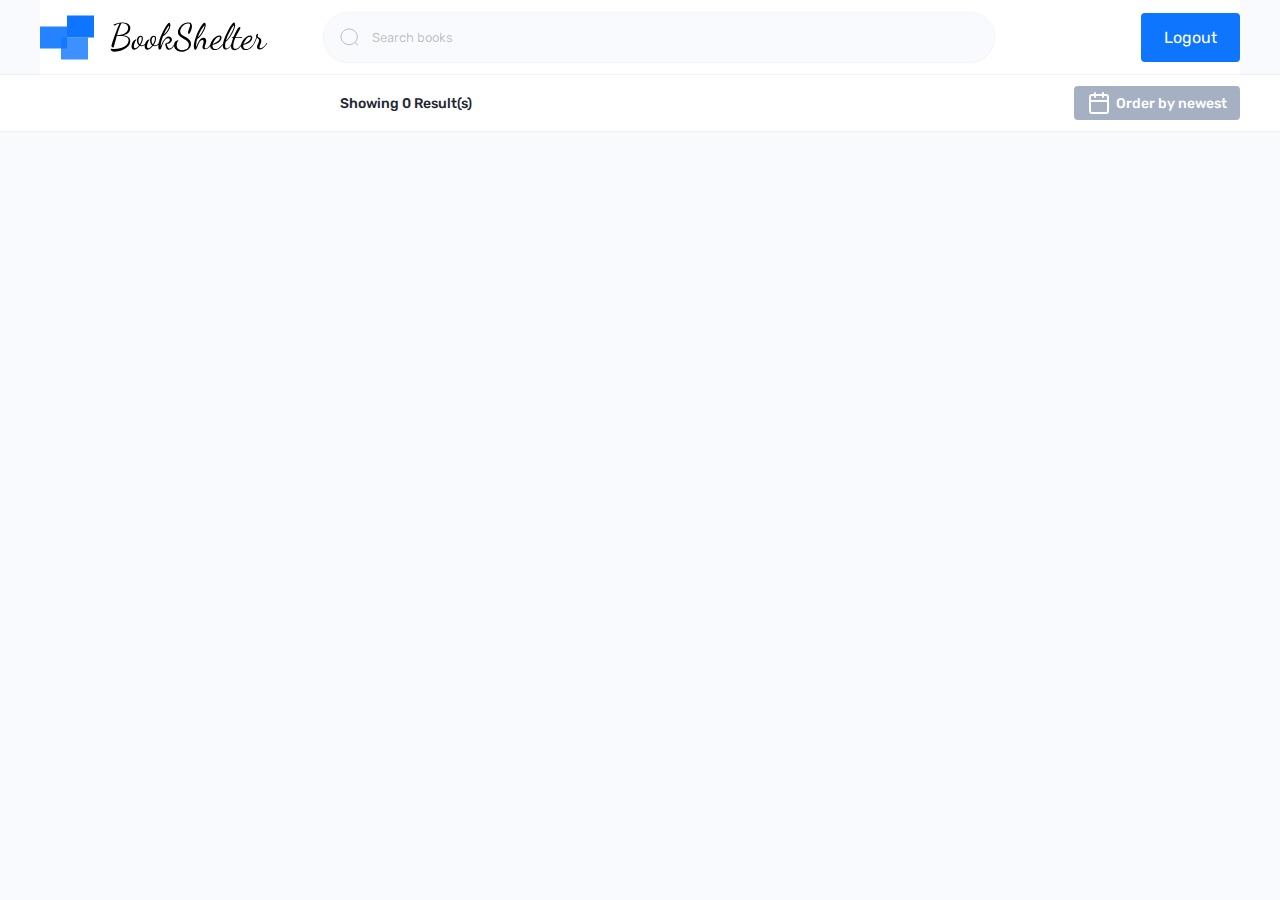
==== index.html @ 8f841c9d "login page was built" ====
<!DOCTYPE html>
<html lang="en">
  <head>
    <meta charset="UTF-8" />
    <meta http-equiv="X-UA-Compatible" content="IE=edge" />
    <meta name="viewport" content="width=device-width, initial-scale=1.0" />
    <!-- Google fonts -->
    <link rel="preconnect" href="https://fonts.googleapis.com" />
    <link rel="preconnect" href="https://fonts.gstatic.com" crossorigin />
    <link
      href="https://fonts.googleapis.com/css2?family=Rubik:wght@400;500&display=swap"
      rel="stylesheet"
    />
    <link rel="stylesheet" href="/css/style.css" />
    <title>Home</title>
  </head>
  <body>
    <header class="header">
      <div class="container header__container">
        <div class="header__top">
          <img
            class="header__logo"
            src="./img/logo-dark.svg"
            alt="Site's logo"
          />

          <form class="search__form">
            <label for="search__input" class="search__label"></label>
            <input
              type="text"
              class="search__input"
              name="search__input"
              placeholder="Search books"
            />
          </form>

          <button class="logout__btn">Logout</button>
        </div>
      </div>
      <div class="header__bottom">
        <div class="container header__bottom-box">
          <p class="results">Showing <span class="result">0</span> Result(s)</p>
          <button class="newest__btn">
            <img
              class="newest__icon"
              src="/img/calendar-logo.svg"
              alt="calendar-logo"
            />
            Order by newest
          </button>
        </div>
      </div>
    </header>
    <main>
      <div class="bookmark__box"></div>
      <div class="result__box"></div>
    </main>

    <script src="/js/script.js"></script>
  </body>
</html>
---- css/style.css ----
*,
::before,
::after {
  -webkit-box-sizing: inherit;
  box-sizing: border-box;
  margin: 0;
  padding: 0;
}

body {
  background: #f8fafd;
}

.container {
  max-width: 1250px;
  padding-left: 25px;
  padding-right: 25px;
  margin-left: auto;
  margin-right: auto;
  /* box-shadow: 0 10px 20px -10px rgba(0, 0, 0, 0.1); */
}

/* .header {
} */

.header__top {
  padding: 13px 0;
  background: #ffffff;
  display: flex;
}

.header__logo {
  margin-right: 56px;
}

.search__form {
  position: relative;
}

.search__label {
  position: absolute;
  height: 18px;
  width: 18px;
  background-image: url("/img/search-logo.svg");
  top: 15px;
  left: 16px;
}

.search__input {
  background: #f8fafd;
  box-shadow: 0px 0px 3px rgba(0, 0, 0, 0.1);
  border-radius: 30px;
  border: none;
  padding: 17px 48px;
  width: 670px;

  font-family: "Rubik";
  font-weight: 400;
  font-size: 13px;
  line-height: 15px;
}

.search__input::placeholder {
  font-weight: 400;
  font-size: 13px;
  line-height: 15px;
  color: rgba(0, 0, 0, 0.24);
}
.search__input:focus {
  outline: none;
}

.logout__btn {
  font-family: "Rubik";
  font-style: normal;
  font-weight: 400;
  font-size: 16px;
  line-height: 19px;
  background: #0d75ff;
  border-radius: 4px;
  border: none;
  padding: 11px 23px;
  color: #ffffff;
  margin-left: auto;
}

/* Header bottom */

.header__bottom {
  background: #ffffff;
  padding: 11px 0;
  box-shadow: 0px 0px 2px rgba(0, 0, 0, 0.15);
}

.header__bottom-box {
  display: flex;
  align-items: center;
  justify-content: space-between;
}

.results {
  font-family: "Rubik", sans-serif;
  font-weight: 500;
  font-size: 14px;
  line-height: 17px;
  display: inline;
  margin-left: 300px;
  color: #222531;
}

.newest__btn {
  padding: 5px 13px;
  background: #a6b0c3;
  border-radius: 4px;

  font-family: "Rubik";
  font-weight: 500;
  font-size: 14px;
  line-height: 17px;
  display: flex;
  align-items: center;
  color: #ffffff;
  border: none;
  cursor: pointer;
}

.newest__icon {
  margin-right: 5px;
}
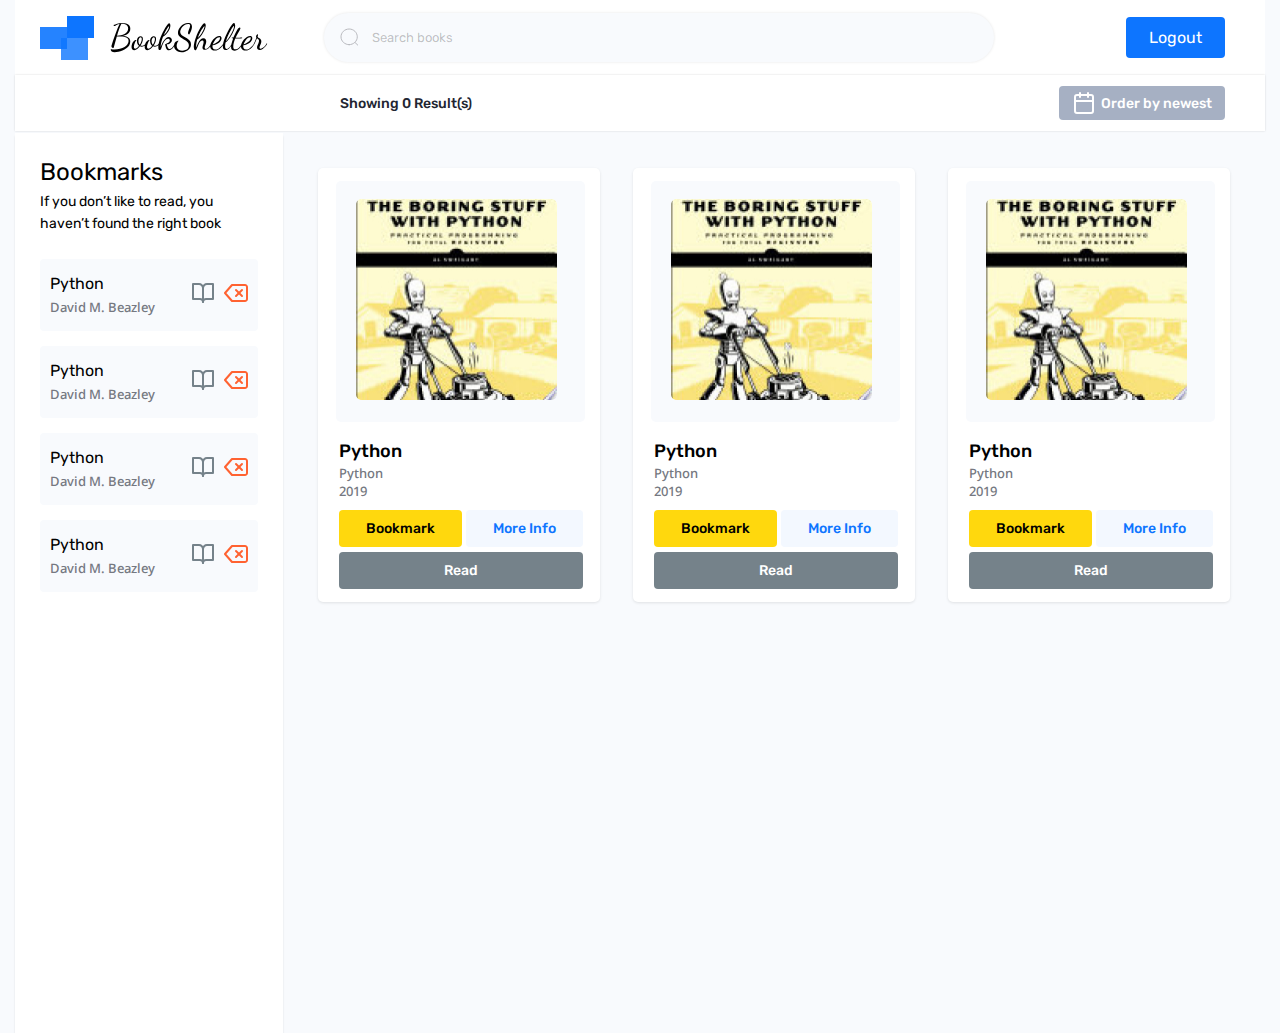
==== commit 13243bee: "layout of the main page was boult" ====
--- a/index.html
+++ b/index.html
@@ -11,34 +11,41 @@
       href="https://fonts.googleapis.com/css2?family=Rubik:wght@400;500&display=swap"
       rel="stylesheet"
     />
+
+    <link rel="preconnect" href="https://fonts.googleapis.com" />
+    <link rel="preconnect" href="https://fonts.gstatic.com" crossorigin />
+    <link
+      href="https://fonts.googleapis.com/css2?family=Noto+Sans:wght@500&display=swap"
+      rel="stylesheet"
+    />
     <link rel="stylesheet" href="/css/style.css" />
     <title>Home</title>
   </head>
   <body>
     <header class="header">
-      <div class="container header__container">
-        <div class="header__top">
-          <img
-            class="header__logo"
-            src="./img/logo-dark.svg"
-            alt="Site's logo"
-          />
+      <div class="container">
+        <div class="header__container">
+          <div class="header__top">
+            <img
+              class="header__logo"
+              src="./img/logo-dark.svg"
+              alt="Site's logo"
+            />
 
-          <form class="search__form">
-            <label for="search__input" class="search__label"></label>
-            <input
-              type="text"
-              class="search__input"
-              name="search__input"
-              placeholder="Search books"
-            />
-          </form>
+            <form class="search__form">
+              <label for="search__input" class="search__label"></label>
+              <input
+                type="text"
+                class="search__input"
+                name="search__input"
+                placeholder="Search books"
+              />
+            </form>
 
-          <button class="logout__btn">Logout</button>
+            <button class="logout__btn">Logout</button>
+          </div>
         </div>
-      </div>
-      <div class="header__bottom">
-        <div class="container header__bottom-box">
+        <div class="header__bottom">
           <p class="results">Showing <span class="result">0</span> Result(s)</p>
           <button class="newest__btn">
             <img
@@ -52,8 +59,130 @@
       </div>
     </header>
     <main>
-      <div class="bookmark__box"></div>
-      <div class="result__box"></div>
+      <div class="container main__container">
+        <div class="bookmark__box">
+          <h2 class="bookmark__title">Bookmarks</h2>
+          <p class="bookmark__text">
+            If you don’t like to read, you haven’t found the right book
+          </p>
+
+          <ul class="bookmark__list">
+            <li class="bookmark__item">
+              <div>
+                <h3 class="bookmarked__name">Python</h3>
+                <p class="bookmarked__author">David M. Beazley</p>
+              </div>
+              <div>
+                <button class="read__icon bookmark__icons"></button>
+                <button class="delete__icon bookmark__icons"></button>
+              </div>
+            </li>
+            <li class="bookmark__item">
+              <div>
+                <h3 class="bookmarked__name">Python</h3>
+                <p class="bookmarked__author">David M. Beazley</p>
+              </div>
+              <div>
+                <button class="read__icon bookmark__icons"></button>
+                <button class="delete__icon bookmark__icons"></button>
+              </div>
+            </li>
+            <li class="bookmark__item">
+              <div>
+                <h3 class="bookmarked__name">Python</h3>
+                <p class="bookmarked__author">David M. Beazley</p>
+              </div>
+              <div>
+                <button class="read__icon bookmark__icons"></button>
+                <button class="delete__icon bookmark__icons"></button>
+              </div>
+            </li>
+            <li class="bookmark__item">
+              <div>
+                <h3 class="bookmarked__name">Python</h3>
+                <p class="bookmarked__author">David M. Beazley</p>
+              </div>
+              <div>
+                <button class="read__icon bookmark__icons"></button>
+                <button class="delete__icon bookmark__icons"></button>
+              </div>
+            </li>
+          </ul>
+        </div>
+        <div class="result__box">
+          <ul class="books__list">
+            <li class="books__item">
+              <div class="card">
+                <div class="card__img-box">
+                  <img
+                    class="card__img"
+                    src="./img/card-img.jpg"
+                    alt="card-img"
+                  />
+                </div>
+                <div class="card__body">
+                  <h3 class="book__name">Python</h3>
+                  <p class="book__author book__texts">Python</p>
+                  <p class="book__year book__texts">2019</p>
+                  <div class="book__btn-box">
+                    <button class="bookmark__btn card__btns-top">
+                      Bookmark
+                    </button>
+                    <button class="info__btn card__btns-top">More Info</button>
+                    <button class="read__btn">Read</button>
+                  </div>
+                </div>
+              </div>
+            </li>
+            <li class="books__item">
+              <div class="card">
+                <div class="card__img-box">
+                  <img
+                    class="card__img"
+                    src="./img/card-img.jpg"
+                    alt="card-img"
+                  />
+                </div>
+                <div class="card__body">
+                  <h3 class="book__name">Python</h3>
+                  <p class="book__author book__texts">Python</p>
+                  <p class="book__year book__texts">2019</p>
+                  <div class="book__btn-box">
+                    <button class="bookmark__btn card__btns-top">
+                      Bookmark
+                    </button>
+                    <button class="info__btn card__btns-top">More Info</button>
+                    <button class="read__btn">Read</button>
+                  </div>
+                </div>
+              </div>
+            </li>
+            <li class="books__item">
+              <div class="card">
+                <div class="card__img-box">
+                  <img
+                    class="card__img"
+                    src="./img/card-img.jpg"
+                    alt="card-img"
+                  />
+                </div>
+                <div class="card__body">
+                  <h3 class="book__name">Python</h3>
+                  <p class="book__author book__texts">Python</p>
+                  <p class="book__year book__texts">2019</p>
+                  <div class="book__btn-box">
+                    <button class="bookmark__btn card__btns-top">
+                      Bookmark
+                    </button>
+                    <button class="info__btn card__btns-top">More Info</button>
+                    <button class="read__btn">Read</button>
+                  </div>
+                </div>
+              </div>
+            </li>
+          </ul>
+        </div>
+      </div>
     </main>
 
     <script src="/js/script.js"></script>
--- a/css/style.css
+++ b/css/style.css
@@ -11,22 +11,27 @@
   background: #f8fafd;
 }
 
+button {
+  cursor: pointer;
+}
+
 .container {
   max-width: 1250px;
-  padding-left: 25px;
-  padding-right: 25px;
+  padding-left: 0;
+  padding-right: 0;
   margin-left: auto;
   margin-right: auto;
-  /* box-shadow: 0 10px 20px -10px rgba(0, 0, 0, 0.1); */
-}
-
-/* .header {
-} */
+}
+
+.header {
+  margin-bottom: 2px;
+}
 
 .header__top {
-  padding: 13px 0;
+  padding: 13px 40px 13px 25px;
   background: #ffffff;
   display: flex;
+  align-items: center;
 }
 
 .header__logo {
@@ -66,6 +71,7 @@
   line-height: 15px;
   color: rgba(0, 0, 0, 0.24);
 }
+
 .search__input:focus {
   outline: none;
 }
@@ -87,12 +93,9 @@
 /* Header bottom */
 
 .header__bottom {
+  padding: 11px 40px 11px 25px;
   background: #ffffff;
-  padding: 11px 0;
   box-shadow: 0px 0px 2px rgba(0, 0, 0, 0.15);
-}
-
-.header__bottom-box {
   display: flex;
   align-items: center;
   justify-content: space-between;
@@ -121,9 +124,185 @@
   align-items: center;
   color: #ffffff;
   border: none;
-  cursor: pointer;
 }
 
 .newest__icon {
   margin-right: 5px;
 }
+
+/* Main */
+
+.main__container {
+  display: flex;
+}
+
+.bookmark__box {
+  background: #ffffff;
+  box-shadow: 0px 3px 2px rgba(0, 0, 0, 0.1);
+  width: 268px;
+  height: 100vh;
+  padding: 25px;
+}
+
+.bookmark__title {
+  font-family: "Rubik", sans-serif;
+  font-weight: 400;
+  font-size: 24px;
+  line-height: 28px;
+  color: #000000;
+  margin-bottom: 5px;
+}
+
+.bookmark__text {
+  font-family: "Rubik", sans-serif;
+  font-weight: 400;
+  font-size: 14px;
+  line-height: 155.6%;
+  color: #000000;
+  margin-bottom: 25px;
+}
+
+.bookmark__list {
+  list-style: none;
+}
+
+.bookmark__item {
+  display: flex;
+  background: #f8fafd;
+  border-radius: 4px;
+  align-items: center;
+  justify-content: space-between;
+  padding: 15px 10px;
+  margin-bottom: 15px;
+}
+
+.bookmarked__name {
+  font-family: "Rubik";
+  font-weight: 400;
+  font-size: 16px;
+  line-height: 19px;
+  color: #000000;
+  margin-bottom: 5px;
+}
+
+.bookmarked__author {
+  font-family: "Noto Sans";
+  font-style: normal;
+  font-weight: 500;
+  font-size: 13px;
+  line-height: 18px;
+  color: #757881;
+}
+
+.bookmark__icons {
+  width: 24px;
+  height: 24px;
+  border: none;
+  background: none;
+}
+
+.read__icon {
+  background-image: url("/img/openbook-logo.svg");
+  margin-right: 5px;
+}
+
+.delete__icon {
+  background-image: url("/img/delete-logo.svg ");
+}
+
+/* Render result */
+.result__box {
+  padding: 35px;
+}
+
+.books__list {
+  list-style: none;
+  display: grid;
+  grid-template-columns: repeat(3, 1fr);
+  gap: 33px;
+}
+
+.books__item {
+  width: 282px;
+}
+
+.card {
+  padding: 13px 15px 13px 18px;
+  background: #ffffff;
+  box-shadow: 0px 1px 3px rgba(0, 0, 0, 0.1);
+  border-radius: 5px;
+}
+
+.card__img-box {
+  padding: 18px 28px 18px 20px;
+  background: #f8fafd;
+  border-radius: 5px;
+}
+
+.card__img {
+  border-radius: 5px;
+  height: 201px;
+  width: 201px;
+}
+
+.card__body {
+  padding: 19px 0 0 3px;
+}
+
+.book__name {
+  font-family: "Rubik";
+  font-weight: 500;
+  font-size: 18px;
+  line-height: 21px;
+  color: #000000;
+  margin-bottom: 2px;
+}
+
+.book__texts {
+  font-family: "Noto Sans", sans-serif;
+  font-weight: 500;
+  font-size: 13px;
+  line-height: 18px;
+  color: #757881;
+}
+
+.book__year {
+  margin-bottom: 10px;
+}
+
+.book__btn-box {
+  flex-wrap: wrap;
+}
+
+.card__btns-top {
+  border-radius: 4px;
+  padding: 10px 27px;
+  font-family: "Rubik", sans-serif;
+  font-weight: 500;
+  font-size: 14px;
+  line-height: 17px;
+  border: none;
+}
+
+.bookmark__btn {
+  background: #ffd80d;
+  color: #000000;
+}
+
+.info__btn {
+  color: #0d75ff;
+  background: rgba(13, 117, 255, 0.05);
+}
+
+.read__btn {
+  margin-top: 5px;
+  background: #75828a;
+  border-radius: 4px;
+  font-family: "Rubik", sans-serif;
+  padding: 10px 105px;
+  font-weight: 500;
+  font-size: 14px;
+  line-height: 17px;
+  color: #ffffff;
+  border: none;
+}
